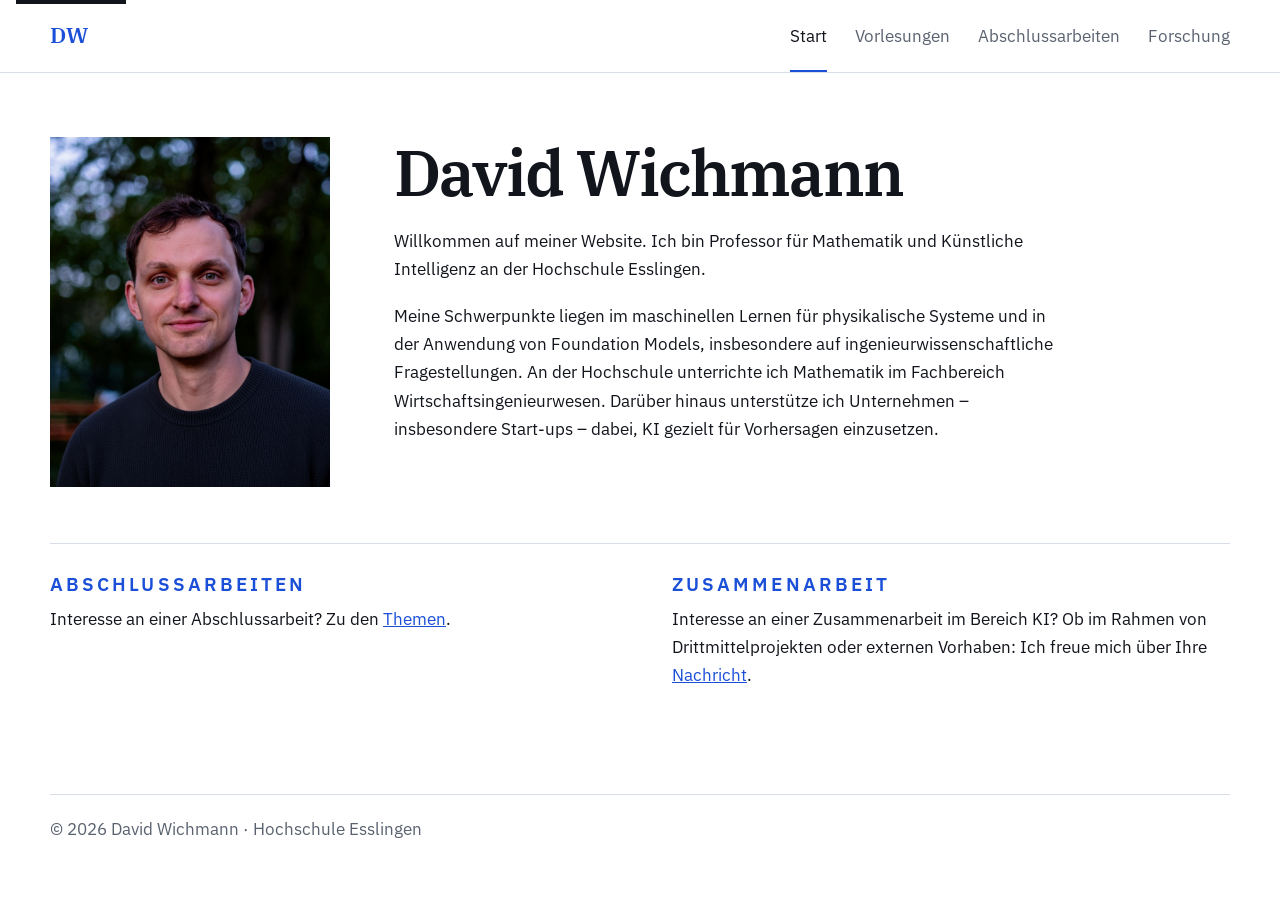
==== index.html @ 352e1557 "érste version website" ====
<!DOCTYPE html>
<html lang="de">
  <head>
    <meta charset="utf-8" />
    <meta name="viewport" content="width=device-width, initial-scale=1" />
    <title>David Wichmann — Mathematik &amp; KI</title>
    <meta
      name="description"
      content="Persönliche Website von David Wichmann, Professor für Mathematik und Künstliche Intelligenz an der Hochschule Esslingen."
    />
    <link rel="icon" href="assets/portrait.svg" type="image/svg+xml" />
    <link rel="preconnect" href="https://fonts.googleapis.com" />
    <link rel="preconnect" href="https://fonts.gstatic.com" crossorigin />
    <link
      href="https://fonts.googleapis.com/css2?family=IBM+Plex+Sans:wght@400;500;600&family=IBM+Plex+Serif:wght@500;600&display=swap"
      rel="stylesheet"
    />
    <link rel="stylesheet" href="css/styles.css?v=3" />
  </head>
  <body>
    <a class="skip-link" href="#inhalt">Zum Inhalt</a>
    <header class="site-header">
      <div class="wrap header-inner">
        <a class="brand" href="index.html" aria-label="Zur Startseite">DW</a>
        <button class="nav-toggle" type="button" aria-expanded="false" aria-controls="navigation">
          Menü
        </button>
        <nav class="site-nav" id="navigation" aria-label="Hauptnavigation">
          <a href="index.html" aria-current="page">Start</a>
          <a href="vorlesungen.html">Vorlesungen</a>
          <a href="abschlussarbeiten.html">Abschlussarbeiten</a>
          <a href="forschung.html">Forschung</a>
        </nav>
      </div>
    </header>

    <main id="inhalt" class="wrap">
      <section class="hero">
        <div class="portrait">
            <img src="assets/portrait.jpg" alt="Portrait von David Wichmann" />
        </div>
        <div>
          <h1>David Wichmann</h1>
          <div class="prose">
            <p>
              Willkommen auf meiner Website. Ich bin Professor für Mathematik und
              Künstliche Intelligenz an der Hochschule Esslingen.
            </p>
            <p>
              Meine Schwerpunkte liegen im maschinellen Lernen für physikalische
              Systeme und in der Anwendung von Foundation Models, insbesondere auf
              ingenieurwissenschaftliche Fragestellungen. An der Hochschule
              unterrichte ich Mathematik im Fachbereich Wirtschaftsingenieurwesen.
              Darüber hinaus unterstütze ich Unternehmen – insbesondere Start-ups –
              dabei, KI gezielt für Vorhersagen einzusetzen.
            </p>
          </div>
        </div>
      </section>
      <section class="home-cta" aria-label="Kontakt">
        <div class="home-block">
          <h2 class="eyebrow">Abschlussarbeiten</h2>
          <p>
            Interesse an einer Abschlussarbeit? Zu den
            <a href="abschlussarbeiten.html">Themen</a>.
          </p>
        </div>
        <div class="home-block">
          <h2 class="eyebrow">Zusammenarbeit</h2>
          <p>
            Interesse an einer Zusammenarbeit im Bereich KI? Ob im Rahmen von
            Drittmittelprojekten oder externen Vorhaben: Ich freue mich über Ihre
            <a href="https://www.hs-esslingen.de/personen/david-wichmann" target="_blank" rel="noopener noreferrer">Nachricht</a>.
          </p>
        </div>
      </section>
    </main>

    <footer class="site-footer">
      <p class="wrap">© <span id="year"></span> David Wichmann · Hochschule Esslingen</p>
    </footer>
    <script src="js/main.js?v=3"></script>
    <script>
      document.getElementById("year").textContent = new Date().getFullYear();
    </script>
  </body>
</html>
---- css/styles.css ----
:root {
  --bg: #ffffff;
  --ink: #12151c;
  --ink-soft: #5a6270;
  --line: #d8dee8;
  --accent: #1b4fd8;
  --accent-hover: #1239a3;
  --header-h: 72px;
  --max: 1180px;
  --font-serif: "IBM Plex Serif", Georgia, serif;
  --font-sans: "IBM Plex Sans", "Segoe UI", sans-serif;
}

*,
*::before,
*::after {
  box-sizing: border-box;
}

html {
  scroll-behavior: smooth;
}

body {
  margin: 0;
  min-height: 100vh;
  color: var(--ink);
  font-family: var(--font-sans);
  font-size: 1.0625rem;
  line-height: 1.65;
  background: var(--bg);
}

img {
  max-width: 100%;
  display: block;
}

a {
  color: var(--accent);
}

a:hover {
  color: var(--accent-hover);
}

.skip-link {
  position: absolute;
  left: 16px;
  top: -40px;
  z-index: 20;
  padding: 8px 12px;
  background: var(--ink);
  color: #fff;
}

.skip-link:focus {
  top: 12px;
}

.wrap {
  width: min(var(--max), calc(100% - 48px));
  margin-inline: auto;
}

.site-header {
  position: sticky;
  top: 0;
  z-index: 10;
  border-bottom: 1px solid var(--line);
  background: rgba(255, 255, 255, 0.92);
  backdrop-filter: blur(12px);
}

.header-inner {
  display: flex;
  align-items: center;
  justify-content: space-between;
  gap: 24px;
  min-height: var(--header-h);
}

.brand {
  font-family: var(--font-serif);
  font-size: 1.35rem;
  font-weight: 600;
  letter-spacing: 0.02em;
  text-decoration: none;
  color: var(--accent);
}

.brand:hover {
  color: var(--accent-hover);
}

.nav-toggle {
  display: none;
  border: 1px solid var(--line);
  background: #fff;
  color: var(--ink);
  padding: 8px 12px;
  font: inherit;
}

.site-nav {
  display: flex;
  gap: 28px;
}

.site-nav a {
  position: relative;
  padding: 22px 0;
  text-decoration: none;
  color: var(--ink-soft);
}

.site-nav a:hover,
.site-nav a[aria-current="page"] {
  color: var(--ink);
}

.site-nav a[aria-current="page"]::after {
  content: "";
  position: absolute;
  left: 0;
  right: 0;
  bottom: 0;
  height: 2px;
  background: var(--accent);
}

main {
  padding: 64px 0 88px;
}

.hero {
  display: grid;
  grid-template-columns: 280px 1fr;
  gap: 64px;
  align-items: start;
}

.portrait img {
  width: 100%;
  aspect-ratio: 4 / 5;
  object-fit: cover;
  background: #0f2747;
}

.eyebrow {
  margin: 0 0 12px;
  color: var(--accent);
  font-size: 0.78rem;
  font-weight: 600;
  letter-spacing: 0.16em;
  text-transform: uppercase;
}

h1,
h2 {
  font-family: var(--font-serif);
  font-weight: 600;
  letter-spacing: -0.03em;
  line-height: 1.12;
}

h1 {
  margin: 0 0 18px;
  font-size: clamp(2.6rem, 5vw, 4rem);
}

.lead {
  margin: 0 0 20px;
  max-width: 38rem;
  font-size: 1.25rem;
  color: var(--ink-soft);
}

.prose {
  max-width: 42rem;
}

.prose p {
  margin: 0 0 1.15em;
}

h2.eyebrow {
  font-family: var(--font-sans);
  font-size: 0.78rem;
  line-height: 1.3;
}

.home-cta {
  display: grid;
  grid-template-columns: 1fr 1fr;
  gap: 40px 64px;
  margin-top: 56px;
  padding-top: 28px;
  border-top: 1px solid var(--line);
}

.home-cta .eyebrow {
  margin-bottom: 8px;
  font-size: 1.2rem;
}

.home-block p {
  margin: 0;
  max-width: 36rem;
}

.page-intro {
  margin-bottom: 40px;
  padding-bottom: 24px;
  border-bottom: 1px solid var(--line);
}

.course-list {
  display: grid;
  gap: 0;
}

.course {
  display: flex;
  align-items: center;
  justify-content: space-between;
  gap: 32px;
  padding: 28px 0;
  border-bottom: 1px solid var(--line);
  text-decoration: none;
  color: inherit;
}

.course:hover {
  color: inherit;
}

a.course:hover h2 {
  color: var(--accent);
}

.course-kicker {
  display: block;
  margin-bottom: 8px;
  color: var(--ink-soft);
  font-size: 0.82rem;
  letter-spacing: 0.08em;
  text-transform: uppercase;
}

.course h2 {
  margin: 0;
  font-size: 1.7rem;
}

.course p {
  margin: 8px 0 0;
  color: var(--ink-soft);
}

.course-cta {
  color: var(--accent);
  font-weight: 600;
  white-space: nowrap;
}

.coming-soon,
.page-panel {
  max-width: 42rem;
}

.coming-soon h1,
.page-panel h1 {
  margin-bottom: 12px;
}

.crumb {
  margin: 0 0 18px;
  color: var(--ink-soft);
}

.crumb a {
  color: inherit;
  text-decoration: none;
}

.crumb a:hover {
  color: var(--accent);
}

.site-footer {
  padding-bottom: 40px;
  color: var(--ink-soft);
}

.site-footer .wrap {
  padding-top: 20px;
  border-top: 1px solid var(--line);
}

@media (max-width: 860px) {
  .wrap {
    width: min(var(--max), calc(100% - 32px));
  }

  .hero {
    grid-template-columns: 1fr;
  }

  .home-cta {
    grid-template-columns: 1fr;
    gap: 28px;
  }

  .portrait {
    max-width: 280px;
  }

  .nav-toggle {
    display: inline-flex;
  }

  .site-nav {
    display: none;
    position: absolute;
    top: var(--header-h);
    left: 0;
    right: 0;
    padding: 8px 24px 16px;
    background: #fff;
    border-bottom: 1px solid var(--line);
    flex-direction: column;
    gap: 0;
  }

  .site-nav a {
    padding: 12px 0;
  }

  .site-nav.is-open {
    display: flex;
  }

  .course {
    align-items: flex-start;
    flex-direction: column;
    gap: 12px;
  }
}
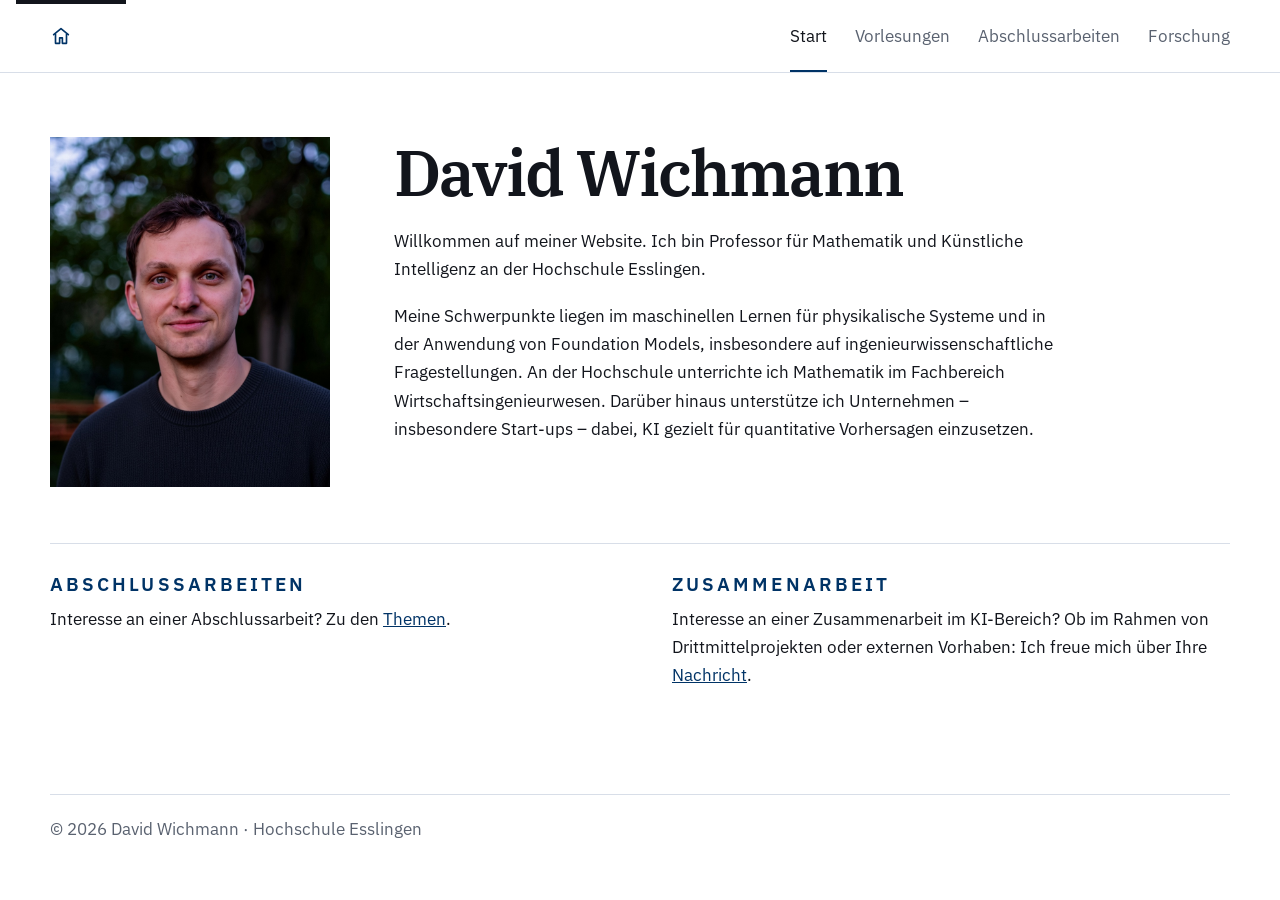
==== commit 3897e2da: "update" ====
--- a/index.html
+++ b/index.html
@@ -21,7 +21,12 @@
     <a class="skip-link" href="#inhalt">Zum Inhalt</a>
     <header class="site-header">
       <div class="wrap header-inner">
-        <a class="brand" href="index.html" aria-label="Zur Startseite">DW</a>
+        <a class="brand" href="index.html" aria-label="Zur Startseite">
+          <svg viewBox="0 0 24 24" fill="none" stroke="currentColor" stroke-width="1.8" stroke-linecap="round" stroke-linejoin="round" aria-hidden="true">
+            <path d="M4 10.5 12 4l8 6.5" />
+            <path d="M6 10v10h4.5v-6h3v6H18V10" />
+          </svg>
+        </a>
         <button class="nav-toggle" type="button" aria-expanded="false" aria-controls="navigation">
           Menü
         </button>
@@ -52,7 +57,7 @@
               ingenieurwissenschaftliche Fragestellungen. An der Hochschule
               unterrichte ich Mathematik im Fachbereich Wirtschaftsingenieurwesen.
               Darüber hinaus unterstütze ich Unternehmen – insbesondere Start-ups –
-              dabei, KI gezielt für Vorhersagen einzusetzen.
+              dabei, KI gezielt für quantitative Vorhersagen einzusetzen.
             </p>
           </div>
         </div>
@@ -68,7 +73,7 @@
         <div class="home-block">
           <h2 class="eyebrow">Zusammenarbeit</h2>
           <p>
-            Interesse an einer Zusammenarbeit im Bereich KI? Ob im Rahmen von
+            Interesse an einer Zusammenarbeit im KI-Bereich? Ob im Rahmen von
             Drittmittelprojekten oder externen Vorhaben: Ich freue mich über Ihre
             <a href="https://www.hs-esslingen.de/personen/david-wichmann" target="_blank" rel="noopener noreferrer">Nachricht</a>.
           </p>
@@ -79,7 +84,7 @@
     <footer class="site-footer">
       <p class="wrap">© <span id="year"></span> David Wichmann · Hochschule Esslingen</p>
     </footer>
-    <script src="js/main.js?v=3"></script>
+    <script src="js/main.js?v=4"></script>
     <script>
       document.getElementById("year").textContent = new Date().getFullYear();
     </script>
--- a/css/styles.css
+++ b/css/styles.css
@@ -3,8 +3,8 @@
   --ink: #12151c;
   --ink-soft: #5a6270;
   --line: #d8dee8;
-  --accent: #1b4fd8;
-  --accent-hover: #1239a3;
+  --accent: #003366;
+  --accent-hover: #002244;
   --header-h: 72px;
   --max: 1180px;
   --font-serif: "IBM Plex Serif", Georgia, serif;
@@ -81,12 +81,16 @@
 }
 
 .brand {
-  font-family: var(--font-serif);
-  font-size: 1.35rem;
-  font-weight: 600;
-  letter-spacing: 0.02em;
-  text-decoration: none;
-  color: var(--accent);
+  display: inline-flex;
+  align-items: center;
+  color: var(--accent);
+  text-decoration: none;
+}
+
+.brand svg {
+  display: block;
+  width: 22px;
+  height: 22px;
 }
 
 .brand:hover {
@@ -144,7 +148,7 @@
   width: 100%;
   aspect-ratio: 4 / 5;
   object-fit: cover;
-  background: #0f2747;
+  background: #003366;
 }
 
 .eyebrow {
@@ -272,6 +276,62 @@
 .coming-soon h1,
 .page-panel h1 {
   margin-bottom: 12px;
+}
+
+.page-section {
+  margin-top: 48px;
+}
+
+.page-section h2 {
+  margin: 0 0 20px;
+  font-size: 1.55rem;
+}
+
+.doc-links {
+  display: flex;
+  flex-wrap: wrap;
+  gap: 16px 48px;
+}
+
+.doc-links a {
+  font-size: 1.8rem;
+  font-weight: 600;
+  text-decoration: none;
+}
+
+.doc-links a:hover {
+  text-decoration: underline;
+}
+
+.app-grid {
+  display: grid;
+  grid-template-columns: repeat(auto-fill, minmax(240px, 1fr));
+  gap: 16px;
+}
+
+.app-tile {
+  display: flex;
+  flex-direction: column;
+  min-height: 160px;
+  padding: 22px;
+  border: 1px solid var(--line);
+  text-decoration: none;
+  color: inherit;
+}
+
+.app-tile:hover {
+  border-color: var(--accent);
+  color: inherit;
+}
+
+.app-tile h3 {
+  margin: 0 0 8px;
+  font-size: 1.2rem;
+}
+
+.app-tile p {
+  margin: 0;
+  color: var(--ink-soft);
 }
 
 .crumb {
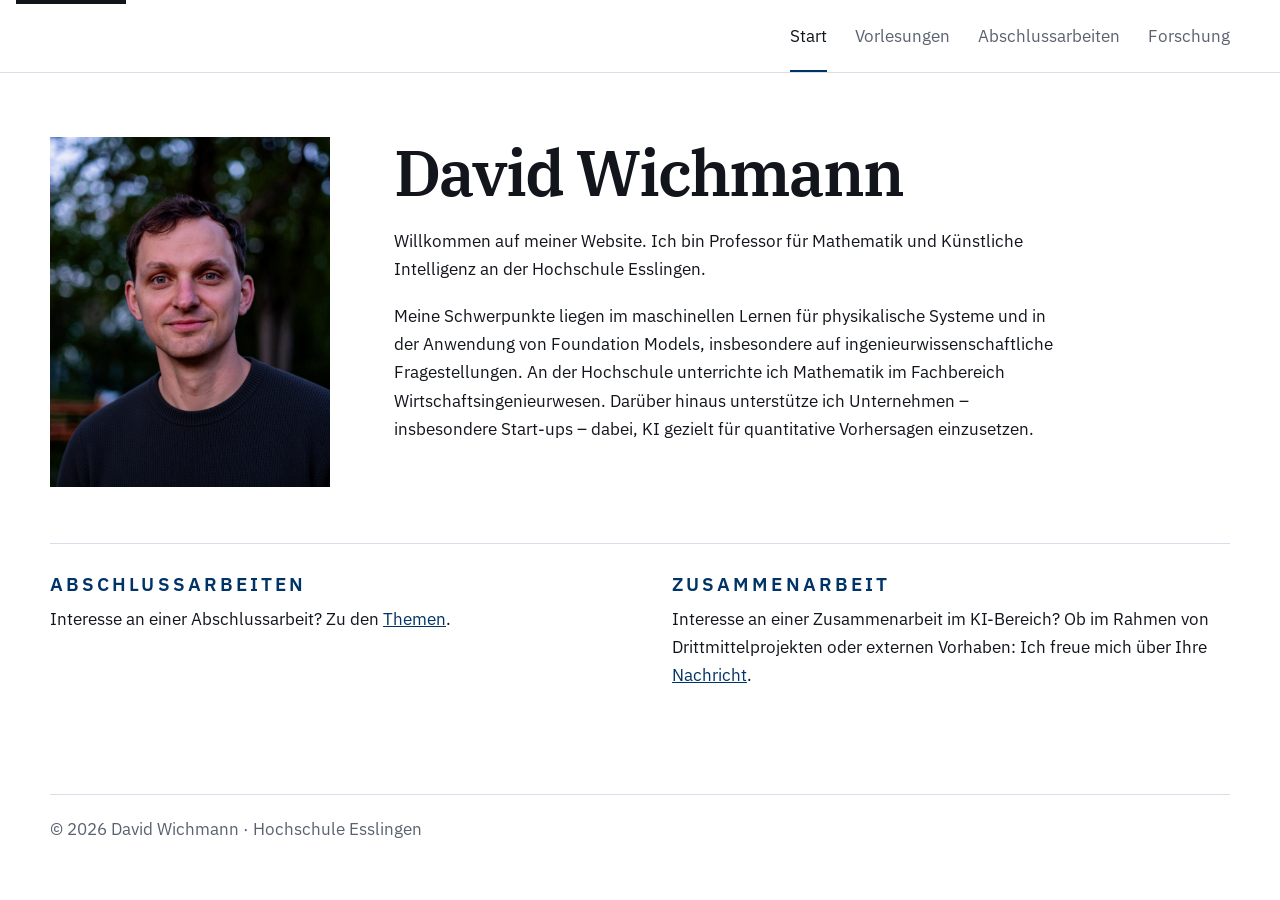
==== commit 6ac71469: "iupdate" ====
--- a/index.html
+++ b/index.html
@@ -20,13 +20,7 @@
   <body>
     <a class="skip-link" href="#inhalt">Zum Inhalt</a>
     <header class="site-header">
-      <div class="wrap header-inner">
-        <a class="brand" href="index.html" aria-label="Zur Startseite">
-          <svg viewBox="0 0 24 24" fill="none" stroke="currentColor" stroke-width="1.8" stroke-linecap="round" stroke-linejoin="round" aria-hidden="true">
-            <path d="M4 10.5 12 4l8 6.5" />
-            <path d="M6 10v10h4.5v-6h3v6H18V10" />
-          </svg>
-        </a>
+      <div class="wrap header-inner header-home">
         <button class="nav-toggle" type="button" aria-expanded="false" aria-controls="navigation">
           Menü
         </button>
--- a/css/styles.css
+++ b/css/styles.css
@@ -80,21 +80,16 @@
   min-height: var(--header-h);
 }
 
+.header-home {
+  justify-content: flex-end;
+}
+
 .brand {
-  display: inline-flex;
-  align-items: center;
-  color: var(--accent);
-  text-decoration: none;
-}
-
-.brand svg {
-  display: block;
-  width: 22px;
-  height: 22px;
-}
-
-.brand:hover {
-  color: var(--accent-hover);
+  margin: 0;
+  font-size: 1rem;
+  font-weight: 600;
+  letter-spacing: -0.02em;
+  color: var(--ink);
 }
 
 .nav-toggle {
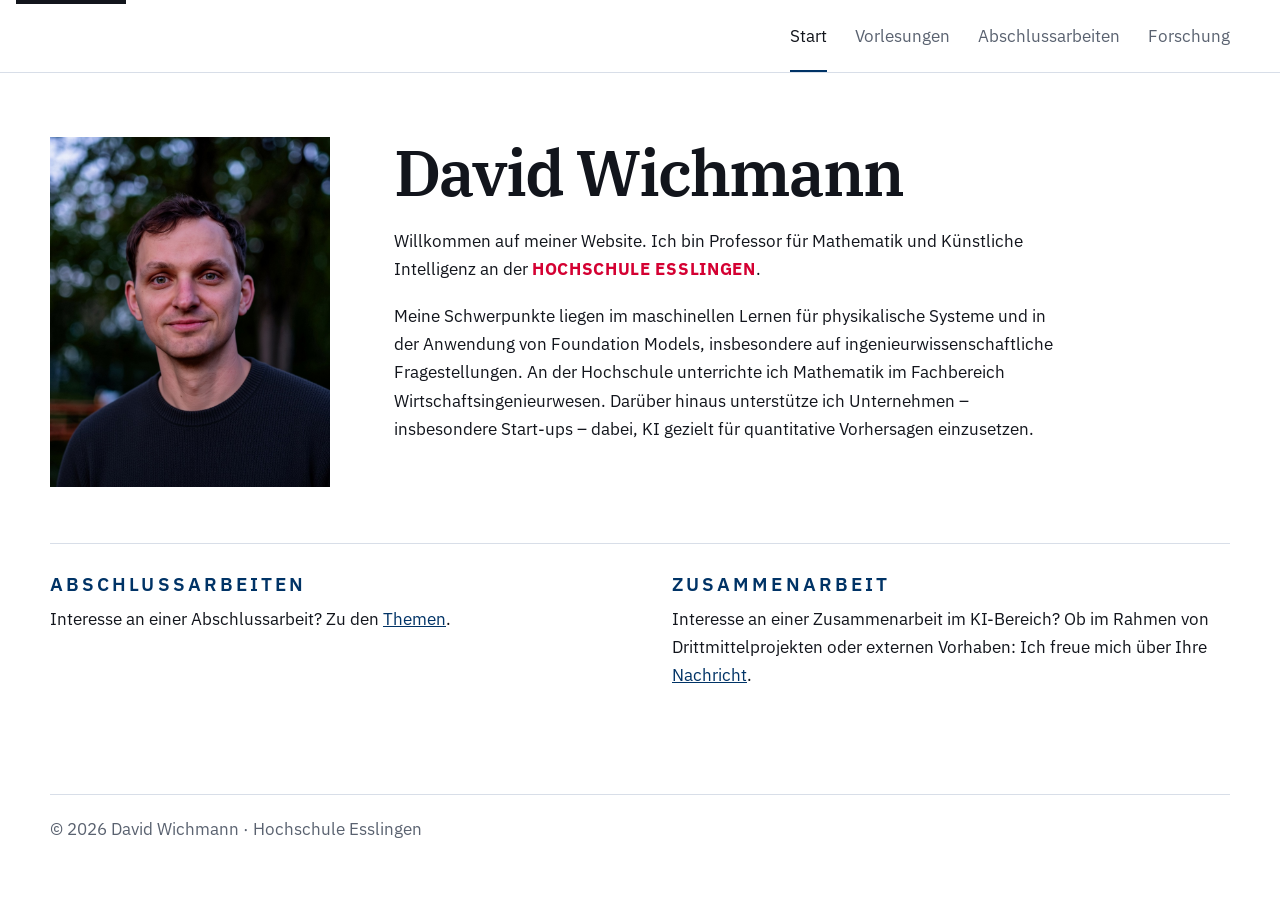
==== commit 5dbd4f76: "update" ====
--- a/index.html
+++ b/index.html
@@ -43,7 +43,8 @@
           <div class="prose">
             <p>
               Willkommen auf meiner Website. Ich bin Professor für Mathematik und
-              Künstliche Intelligenz an der Hochschule Esslingen.
+              Künstliche Intelligenz an der
+              <span class="org-name">Hochschule Esslingen</span>.
             </p>
             <p>
               Meine Schwerpunkte liegen im maschinellen Lernen für physikalische
--- a/css/styles.css
+++ b/css/styles.css
@@ -183,6 +183,13 @@
   margin: 0 0 1.15em;
 }
 
+.org-name {
+  font-weight: 700;
+  letter-spacing: 0.04em;
+  text-transform: uppercase;
+  color: #d40032;
+}
+
 h2.eyebrow {
   font-family: var(--font-sans);
   font-size: 0.78rem;
